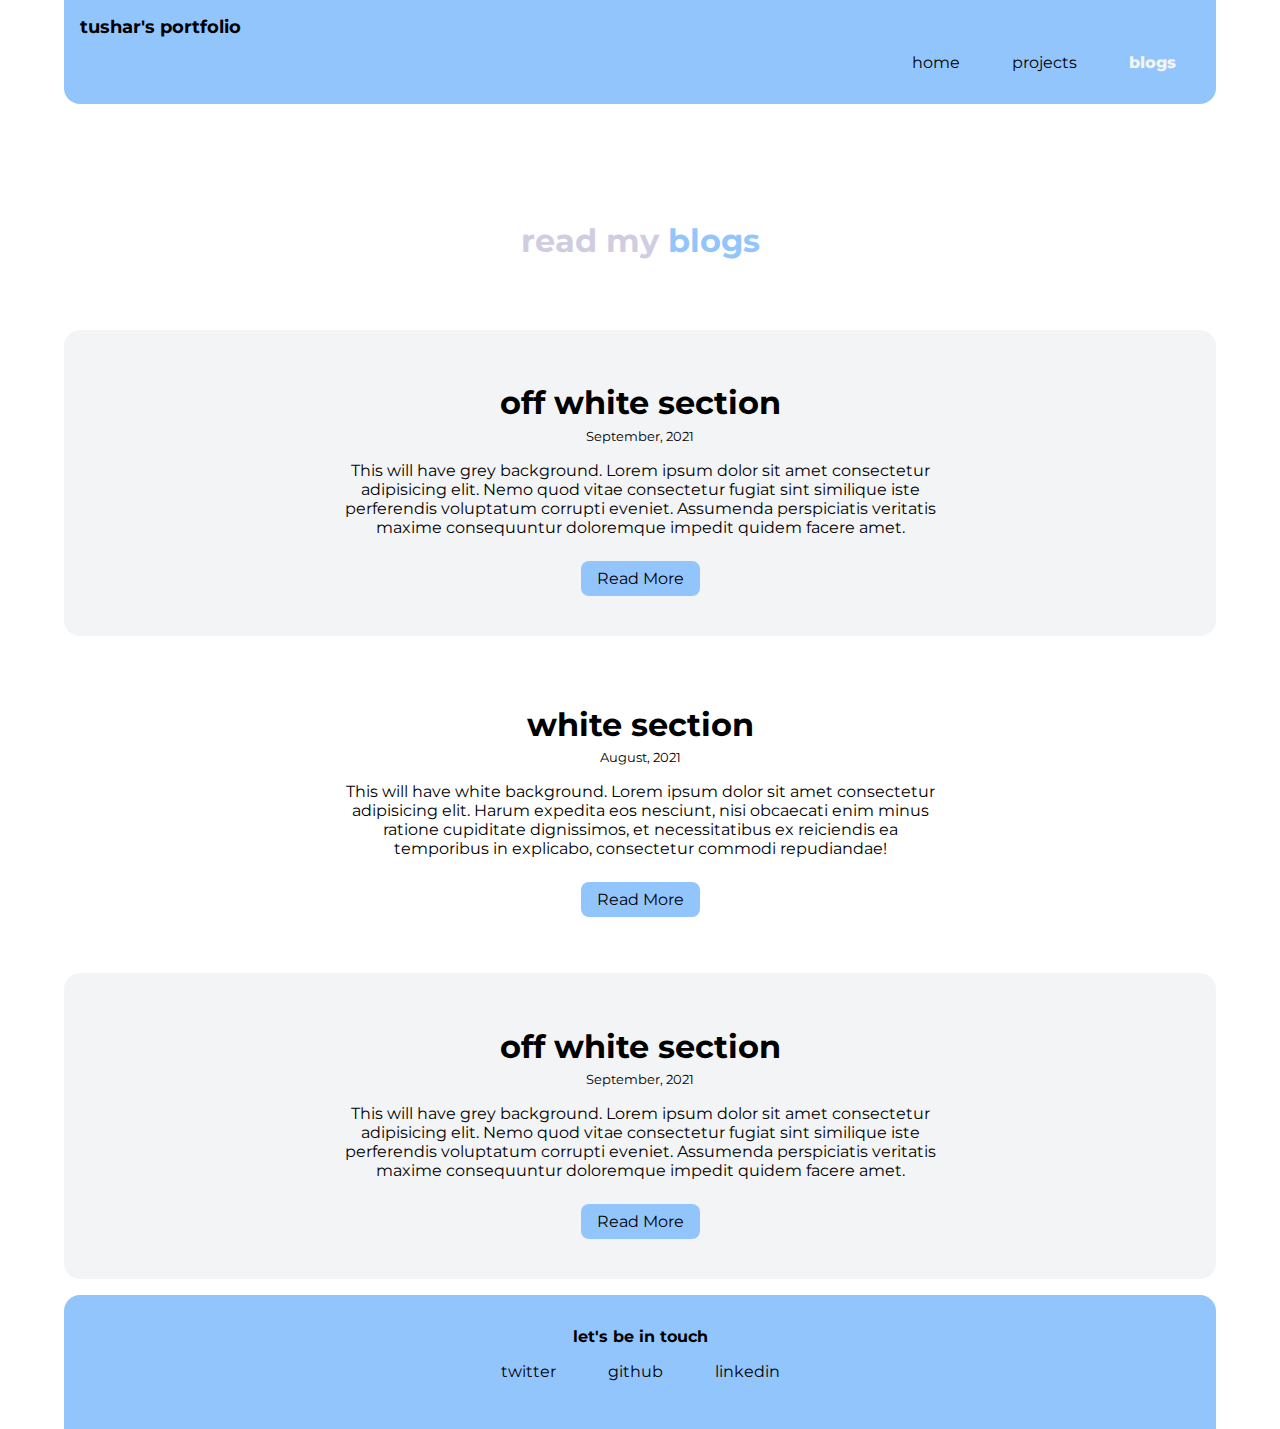
==== blogs.html @ 663f2842 "wip: portfolio" ====
<!DOCTYPE html>
<html lang="en">
<head>
    <meta charset="UTF-8">
    <meta http-equiv="X-UA-Compatible" content="IE=edge">
    <meta name="viewport" content="width=device-width, initial-scale=1.0">
    <link href='./styles.css' rel='stylesheet' />
    <title>blogs | tusharkandpal</title>
</head>
<body>
    <nav class='navigation container'>
        <div class='nav-brand'>tushar's portfolio</div>
        <ul class='list-non-bullet nav-pills'>
            <li class='list-item-inline'>
                <a href='/' class='link'>home</a>
            </li>
            <li class='list-item-inline'>
                <a href='./projects.html' class='link'>projects</a>
            </li>
            <li class='list-item-inline'>
                <a href='./blogs.html' class='link link-active'>blogs</a>
            </li>
        </ul>
    </nav>

    <header class='hero'>
        <h1 class='hero-heading'>read my <span style="color: var(--primary-color)">blogs</span></h1>
    </header>

    <section class='section section-ow'>
        <div class='container container-center'>
            <h1>off white section</h1>
            <small>September, 2021</small>
            <p>This will have grey background. Lorem ipsum dolor sit amet consectetur adipisicing elit. Nemo quod vitae consectetur fugiat sint similique iste perferendis voluptatum corrupti eveniet. Assumenda perspiciatis veritatis maxime consequuntur doloremque impedit quidem facere amet.</p>
        </div>
        <a href='/' class='link link-primary'>Read More</a>
    </section>

    <section class='section'>
        <div class='container container-center'>
            <h1>white section</h1>
            <small>August, 2021</small>
            <p>This will have white background. Lorem ipsum dolor sit amet consectetur adipisicing elit. Harum expedita eos nesciunt, nisi obcaecati enim minus ratione cupiditate dignissimos, et necessitatibus ex reiciendis ea temporibus in explicabo, consectetur commodi repudiandae!</p>
        </div>
        <a href='/' class='link link-primary'>Read More</a>
    </section>

    <section class='section section-ow'>
        <div class='container container-center'>
            <h1>off white section</h1>
            <small>September, 2021</small>
            <p>This will have grey background. Lorem ipsum dolor sit amet consectetur adipisicing elit. Nemo quod vitae consectetur fugiat sint similique iste perferendis voluptatum corrupti eveniet. Assumenda perspiciatis veritatis maxime consequuntur doloremque impedit quidem facere amet.</p>
        </div>
        <a href='/' class='link link-primary'>Read More</a>
    </section>

    <footer class='footer'>
        <div class='footer-header'>let's be in touch</div>
        <ul class='social-links list-non-bullet'>
            <li class='list-item-inline'><a href='/' class='link'>twitter</a></li>
            <li class='list-item-inline'><a href='/' class='link'>github</a></li>
            <li class='list-item-inline'><a href='/' class='link'>linkedin</a></li>
        </ul>
    </footer>
</body>
</html>
---- styles.css ----
@import url("https://fonts.googleapis.com/css2?family=Montserrat:wght@400;700&display=swap");

/* :root */
:root {
  --primary-color: #93c5fd;
  --secondary-color: #d0cde1;
  --off-white: #f3f4f6;
}

/* body */
body {
  font-family: "Montserrat", sans-serif;
  max-width: 90%;
  margin: auto;
}

hr {
  margin: 2rem 0;
}

/* container */
.container {
  padding: 0 1rem;
}
.container-center {
  max-width: 600px;
  margin: auto;
}

/* links */
.link {
  text-decoration: none;
  padding: 0.5rem 1rem;
  border-radius: 0.5rem;
  color: black;
}
.link-primary {
  background-color: var(--primary-color);
}
.link-secondary {
  border: 1.5px solid var(--primary-color);
}

/* lists */
.list-non-bullet {
  list-style: none;
}
.list-item-inline {
  display: inline;
  padding: 0 0.5rem;
}

/* nav */
.navigation {
  background-color: var(--primary-color);
  padding: 1rem;
  border-radius: 0 0 1rem 1rem;
}
.navigation .nav-brand {
  font-weight: bold;
  font-size: 1.1rem;
}
.navigation .nav-pills {
  text-align: right;
}
.navigation .link-active {
  color: var(--off-white);
  font-weight: 800;
}

/* header */
.hero {
  padding: 2rem;
  margin: 2rem 0 0 0;
}
.hero .hero-img {
  max-width: 70%;
  width: 350px;
  display: block;
  margin: auto;
}
.hero .hero-heading {
  text-align: center;
  padding-top: 2rem;
  color: var(--secondary-color);
}

/* section */
.section {
  padding: 2rem 0;
  margin: 1rem 0;
  text-align: center;
}
.section-ow {
  background-color: var(--off-white);
  border-radius: 1rem;
}
.section h1 {
  text-align: center;
  margin-bottom: 0.2rem;
}
.section .link {
  display: inline-block;
  margin: 0.5rem;
}

/* footer */
.footer {
  background-color: var(--primary-color);
  padding: 2rem 0;
  border-radius: 1rem 1rem 0 0;
  text-align: center;
}
.footer .social-links {
  padding-inline-start: 0;
}
.footer .footer-header {
  font-weight: bold;
}
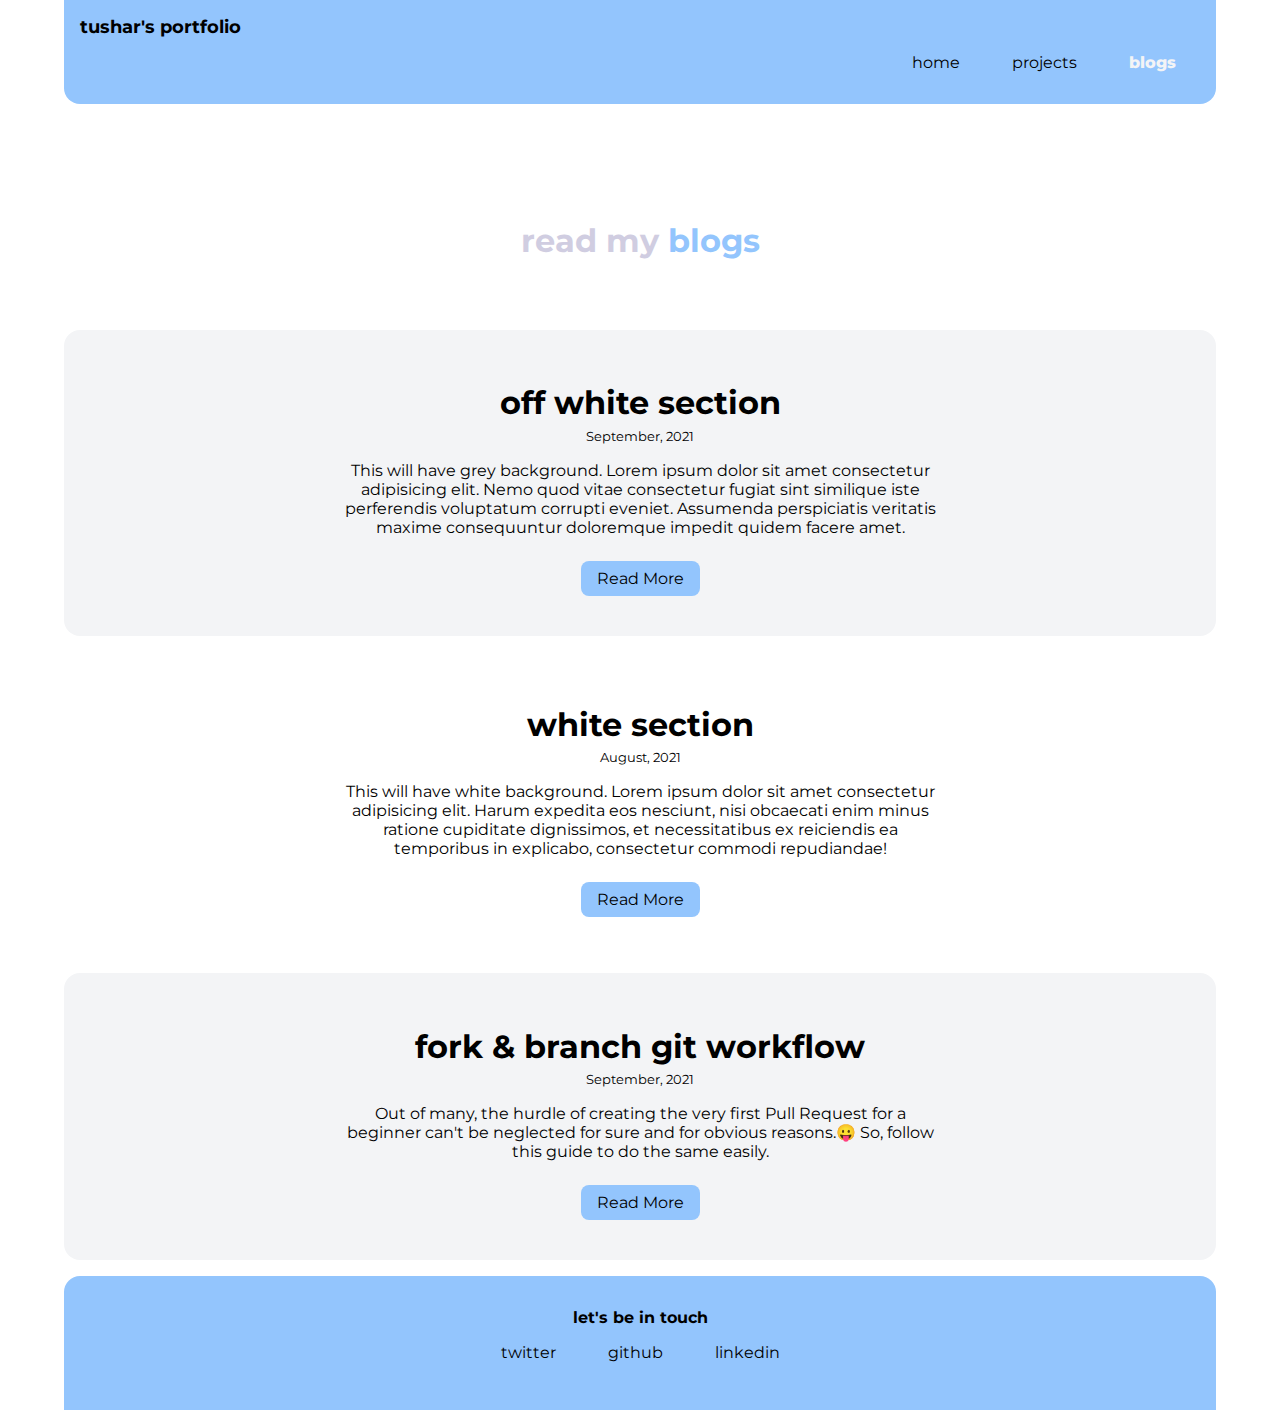
==== commit 35dc7ea9: "added blogs" ====
--- a/blogs.html
+++ b/blogs.html
@@ -4,7 +4,7 @@
     <meta charset="UTF-8">
     <meta http-equiv="X-UA-Compatible" content="IE=edge">
     <meta name="viewport" content="width=device-width, initial-scale=1.0">
-    <link href='./styles.css' rel='stylesheet' />
+    <link href='./styles/styles.css' rel='stylesheet' />
     <title>blogs | tusharkandpal</title>
 </head>
 <body>
@@ -47,19 +47,20 @@
 
     <section class='section section-ow'>
         <div class='container container-center'>
-            <h1>off white section</h1>
+            <h1>fork & branch git workflow</h1>
             <small>September, 2021</small>
-            <p>This will have grey background. Lorem ipsum dolor sit amet consectetur adipisicing elit. Nemo quod vitae consectetur fugiat sint similique iste perferendis voluptatum corrupti eveniet. Assumenda perspiciatis veritatis maxime consequuntur doloremque impedit quidem facere amet.</p>
+            <p>Out of many, the hurdle of creating the very first Pull Request for a beginner can't be neglected for sure and for obvious reasons.😛
+                So, follow this guide to do the same easily.</p>
         </div>
-        <a href='/' class='link link-primary'>Read More</a>
+        <a href='/git-workflow.html' class='link link-primary'>Read More</a>
     </section>
 
     <footer class='footer'>
         <div class='footer-header'>let's be in touch</div>
         <ul class='social-links list-non-bullet'>
-            <li class='list-item-inline'><a href='/' class='link'>twitter</a></li>
-            <li class='list-item-inline'><a href='/' class='link'>github</a></li>
-            <li class='list-item-inline'><a href='/' class='link'>linkedin</a></li>
+            <li class='list-item-inline'><a href='https://twitter.com/tushar_kandpal/' target='_blank' class='link'>twitter</a></li>
+            <li class='list-item-inline'><a href='https://github.com/tusharkandpal/' target='_blank' class='link'>github</a></li>
+            <li class='list-item-inline'><a href='https://www.linkedin.com/in/tushar-kandpal/' target='_blank' class='link'>linkedin</a></li>
         </ul>
     </footer>
 </body>
--- a/styles/styles.css
+++ b/styles/styles.css
@@ -0,0 +1,118 @@
+@import url("https://fonts.googleapis.com/css2?family=Montserrat:wght@400;700&display=swap");
+
+/* :root */
+:root {
+  --primary-color: #93c5fd;
+  --secondary-color: #d0cde1;
+  --off-white: #f3f4f6;
+}
+
+/* body */
+body {
+  font-family: "Montserrat", sans-serif;
+  max-width: 90%;
+  margin: auto;
+}
+hr {
+  margin: 2rem 0;
+}
+
+/* container */
+.container {
+  padding: 0 1rem;
+}
+.container-center {
+  max-width: 600px;
+  margin: auto;
+}
+
+/* links */
+.link {
+  text-decoration: none;
+  padding: 0.5rem 1rem;
+  border-radius: 0.5rem;
+  color: black;
+}
+.link-primary {
+  background-color: var(--primary-color);
+}
+.link-secondary {
+  border: 1.5px solid var(--primary-color);
+}
+
+/* lists */
+.list-non-bullet {
+  list-style: none;
+}
+.list-item-inline {
+  display: inline;
+  padding: 0 0.5rem;
+}
+
+/* nav */
+.navigation {
+  background-color: var(--primary-color);
+  padding: 1rem;
+  border-radius: 0 0 1rem 1rem;
+}
+.navigation .nav-brand {
+  font-weight: bold;
+  font-size: 1.1rem;
+}
+.navigation .nav-pills {
+  text-align: right;
+}
+.navigation .link-active {
+  color: var(--off-white);
+  font-weight: 800;
+}
+
+/* header */
+.hero {
+  padding: 2rem;
+  margin: 2rem 0 0 0;
+}
+.hero .hero-img {
+  max-width: 70%;
+  width: 350px;
+  display: block;
+  margin: auto;
+}
+.hero .hero-heading {
+  text-align: center;
+  padding-top: 2rem;
+  color: var(--secondary-color);
+}
+
+/* section */
+.section {
+  padding: 2rem 0;
+  margin: 1rem 0;
+  text-align: center;
+}
+.section-ow {
+  background-color: var(--off-white);
+  border-radius: 1rem;
+}
+.section h1 {
+  text-align: center;
+  margin-bottom: 0.2rem;
+}
+.section .link {
+  display: inline-block;
+  margin: 0.5rem;
+}
+
+/* footer */
+.footer {
+  background-color: var(--primary-color);
+  padding: 2rem 0;
+  border-radius: 1rem 1rem 0 0;
+  text-align: center;
+}
+.footer .social-links {
+  padding-inline-start: 0;
+}
+.footer .footer-header {
+  font-weight: bold;
+}
